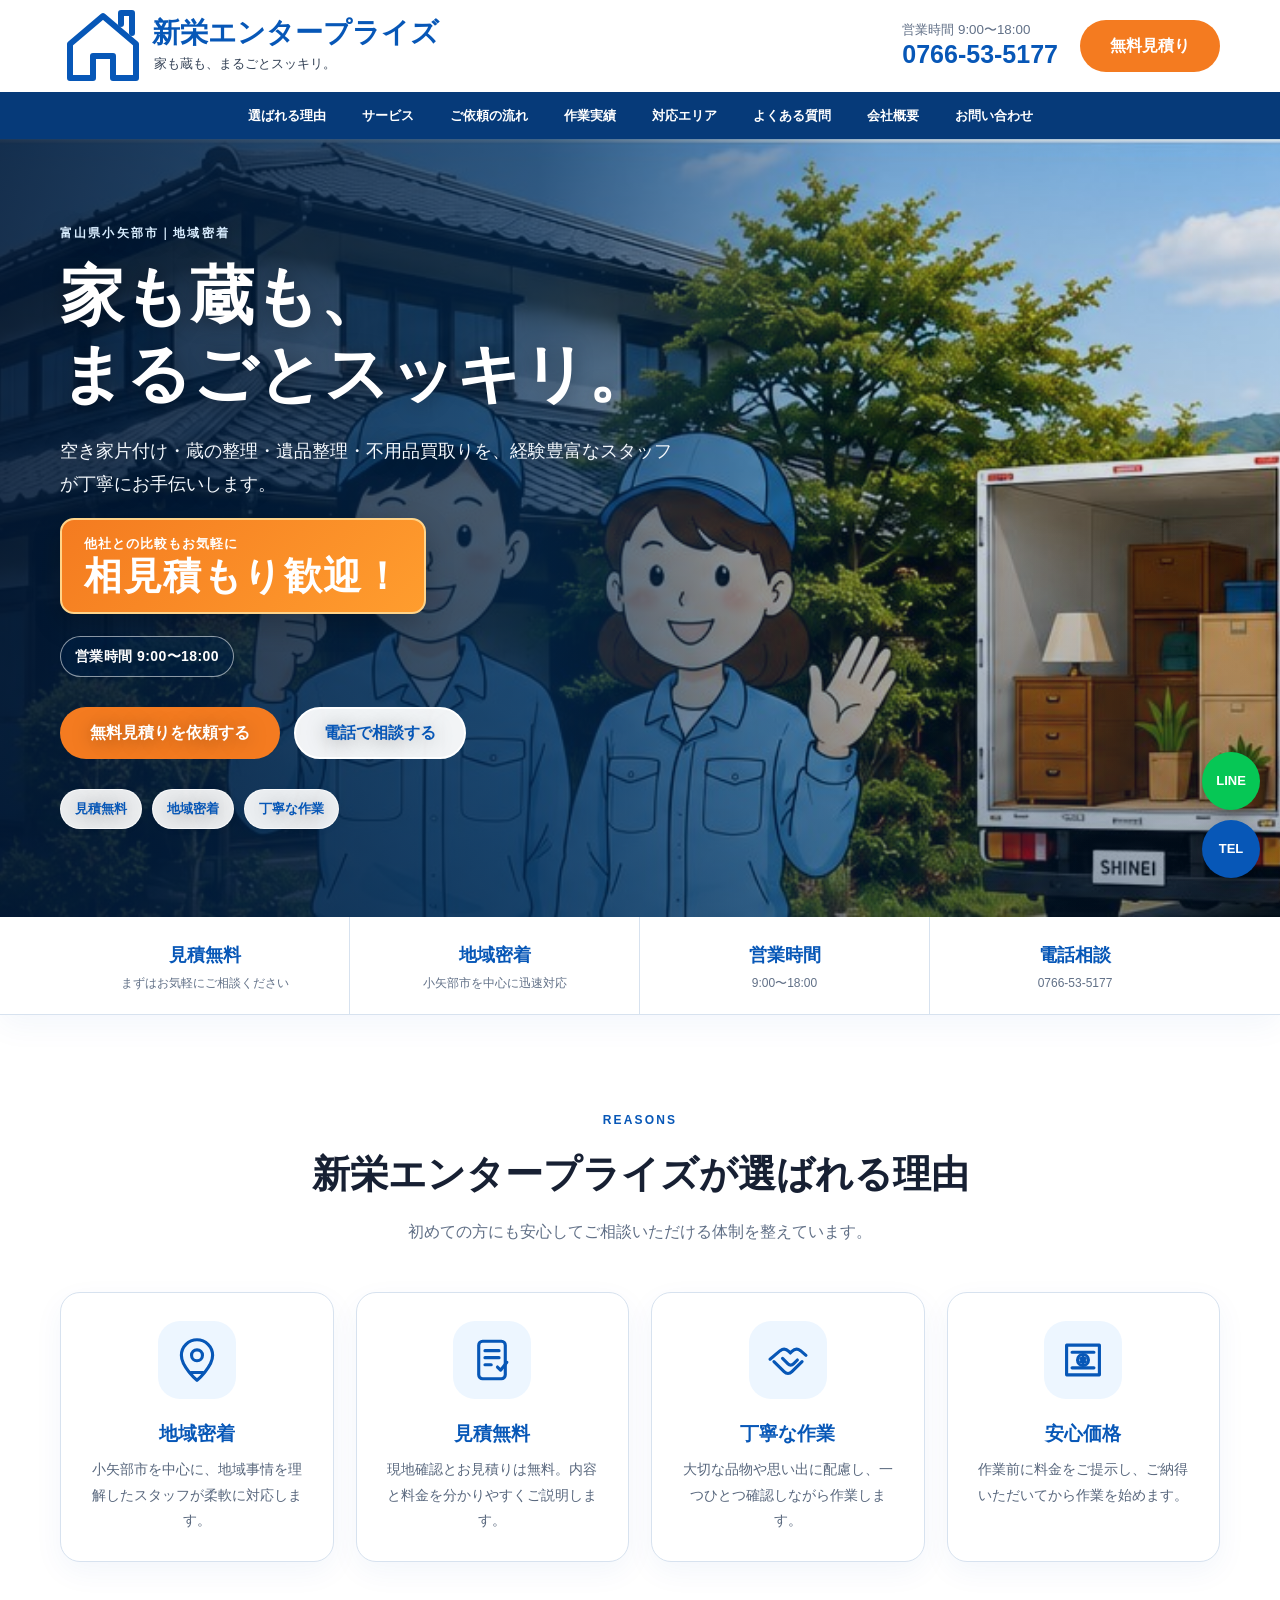
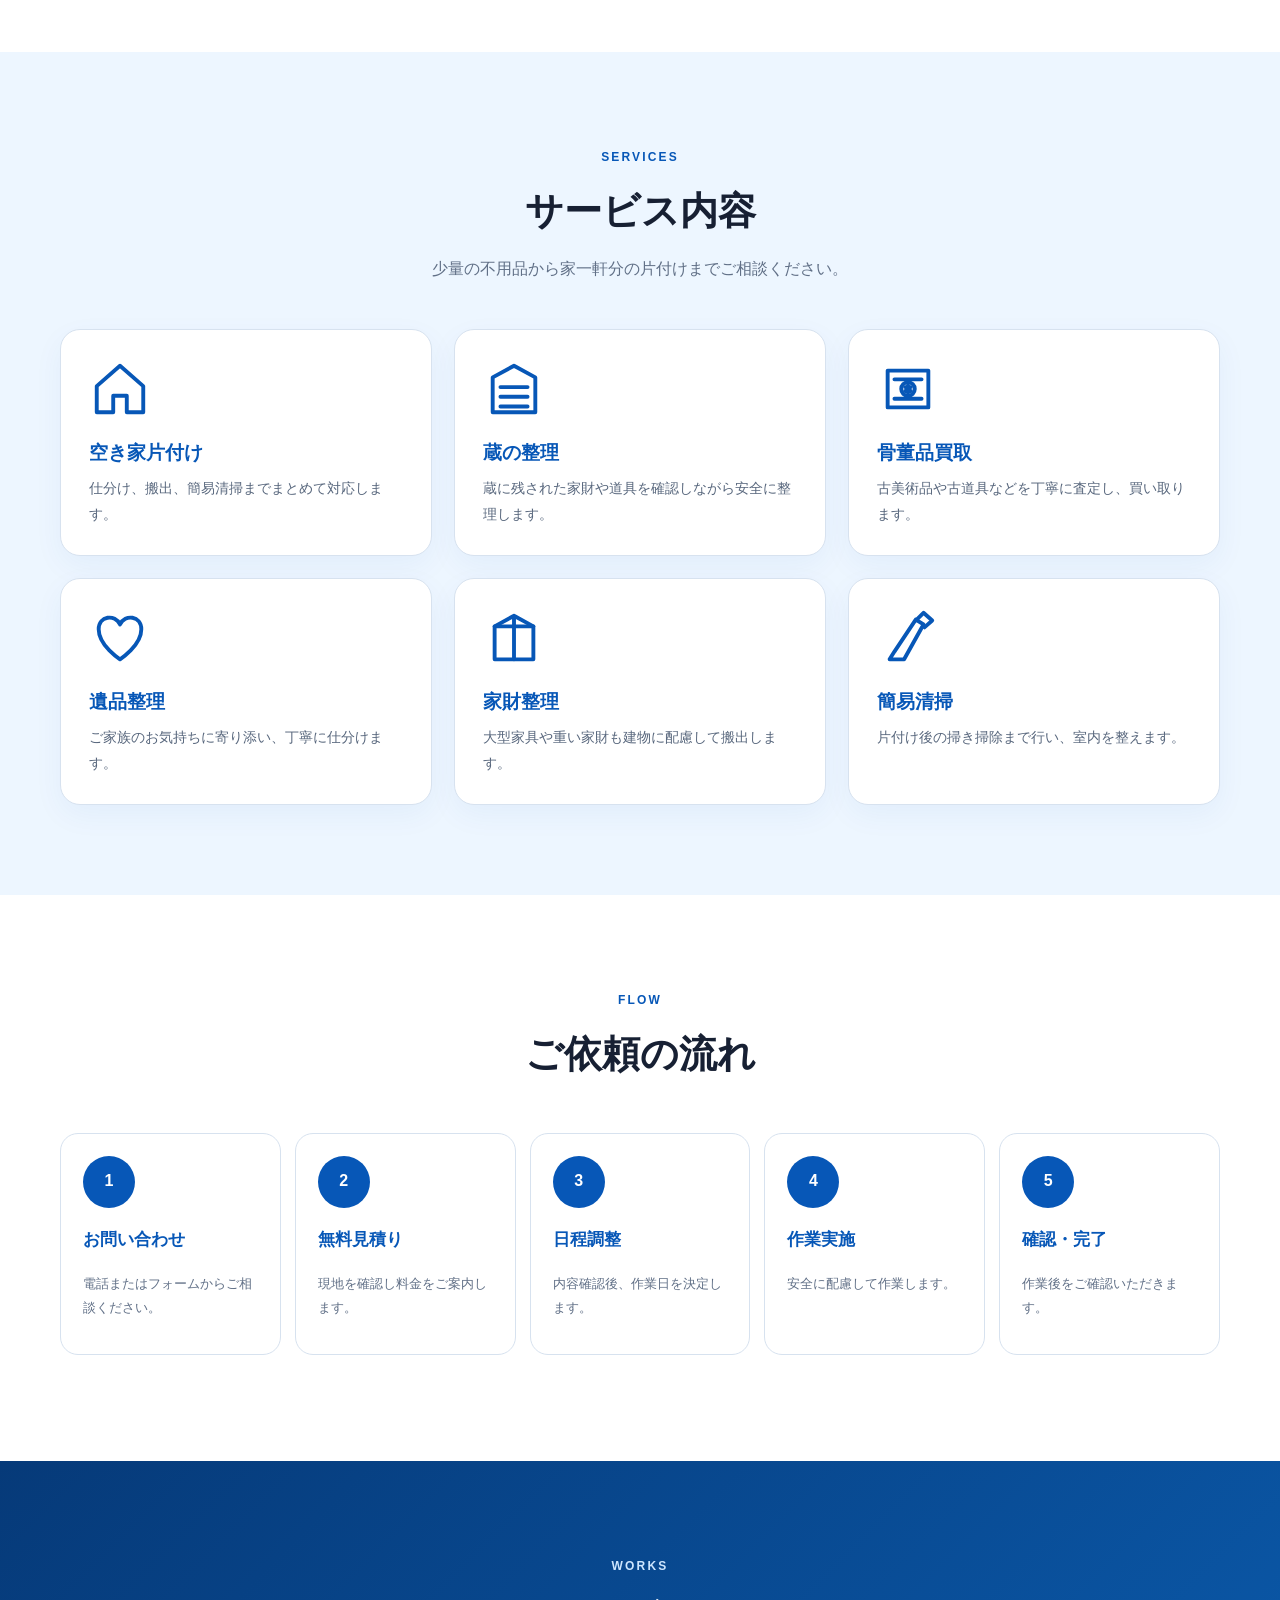
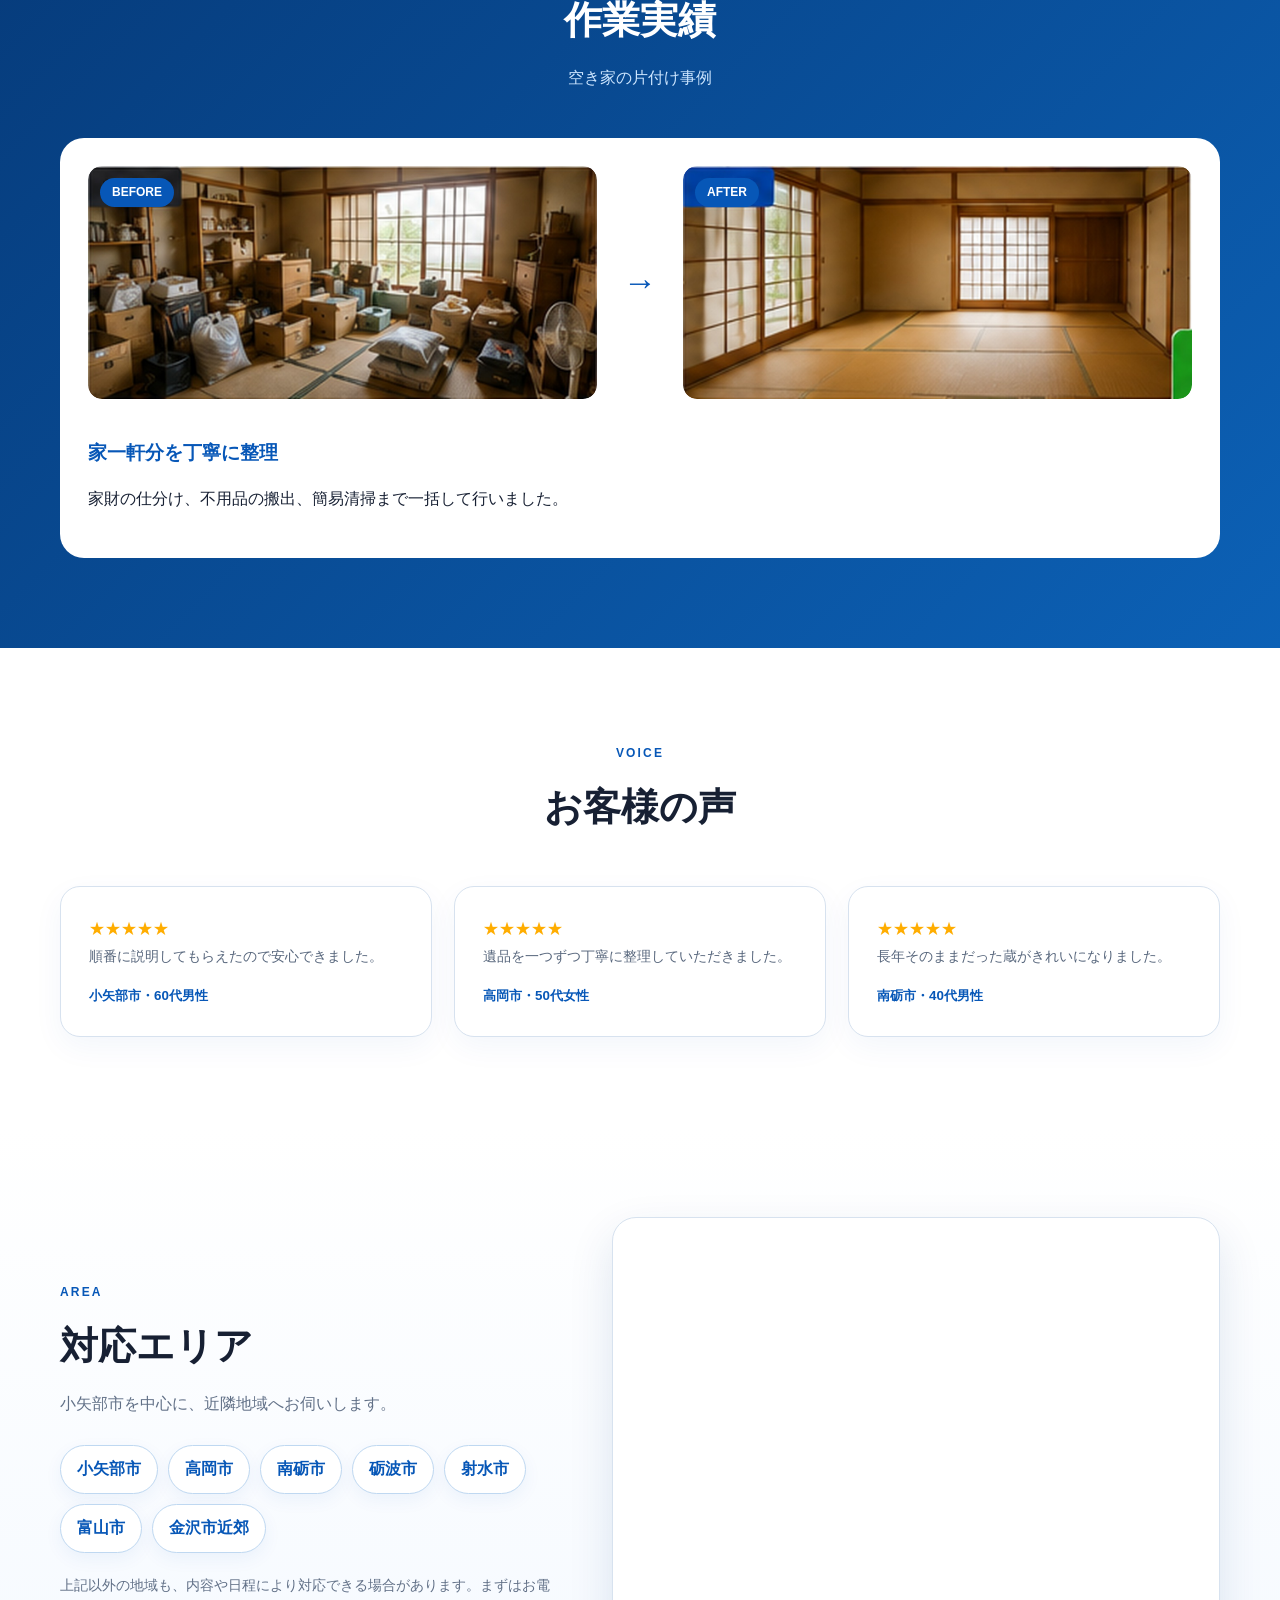
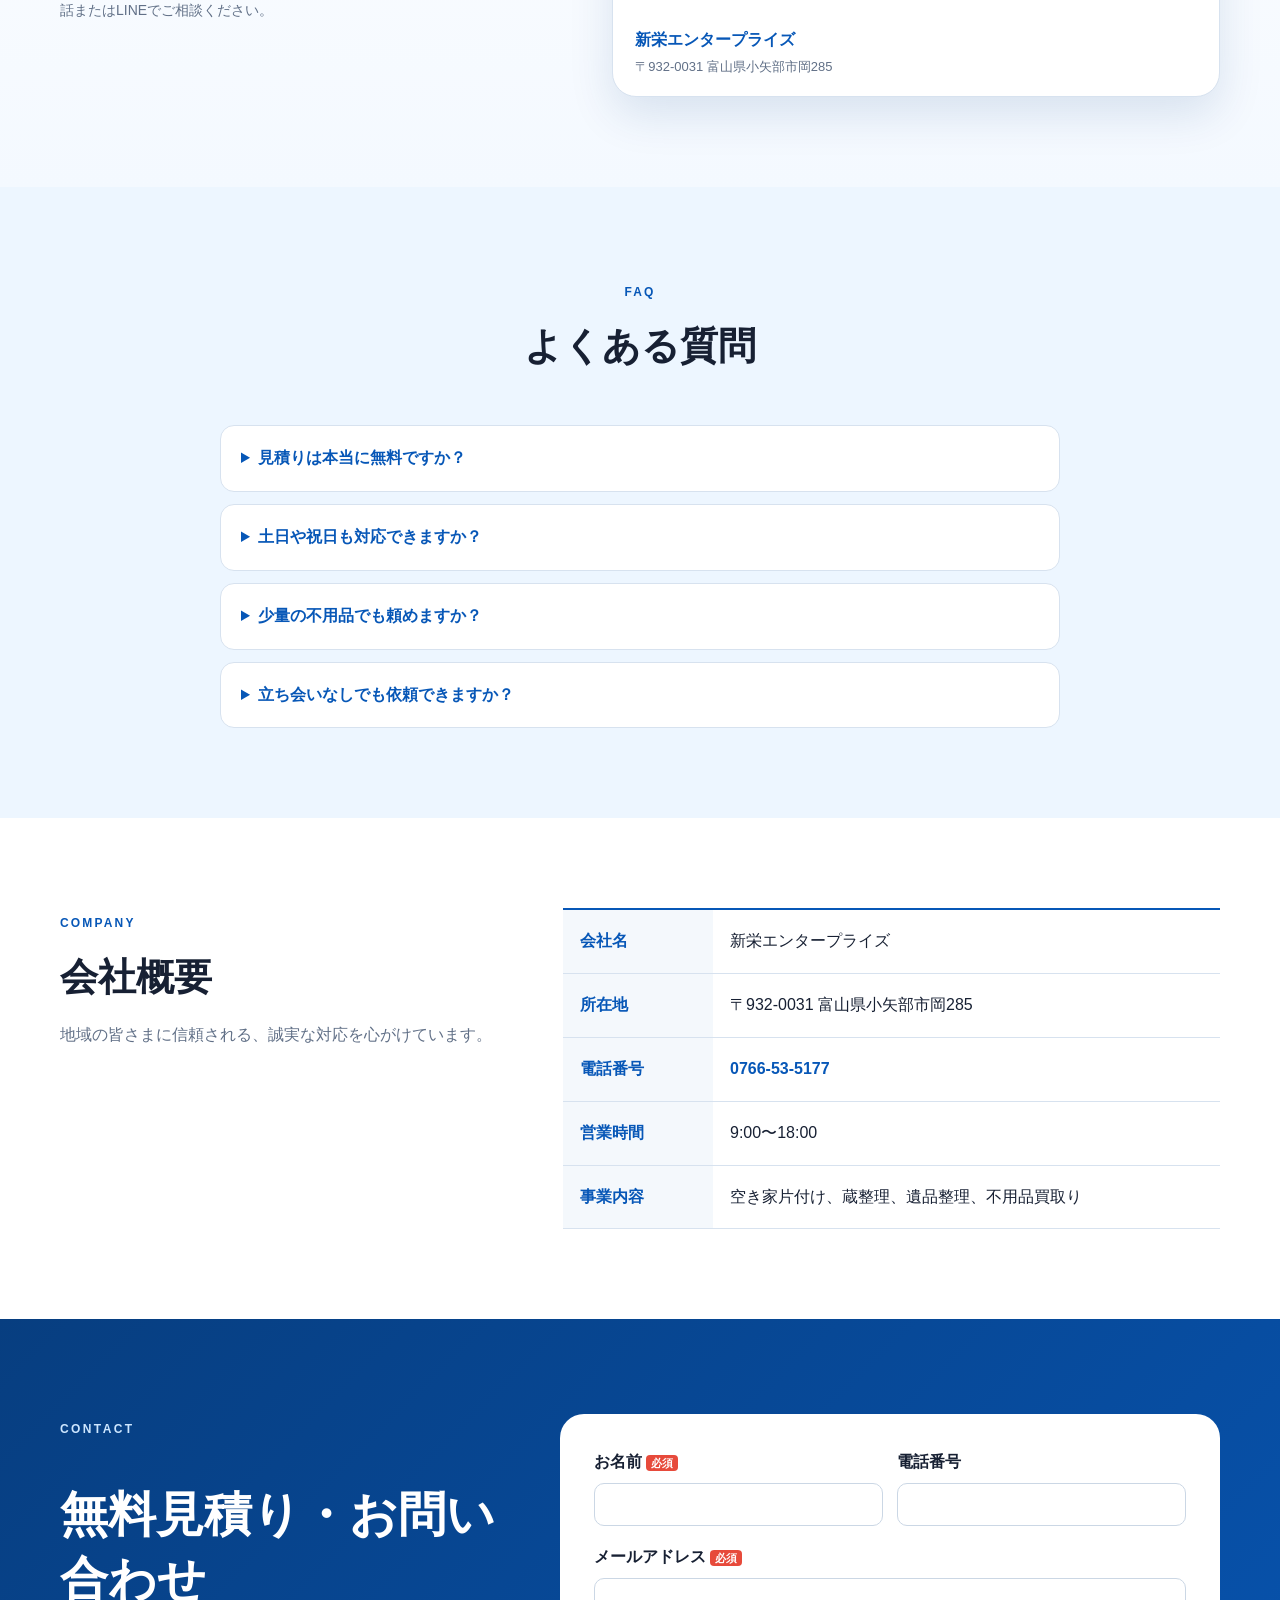
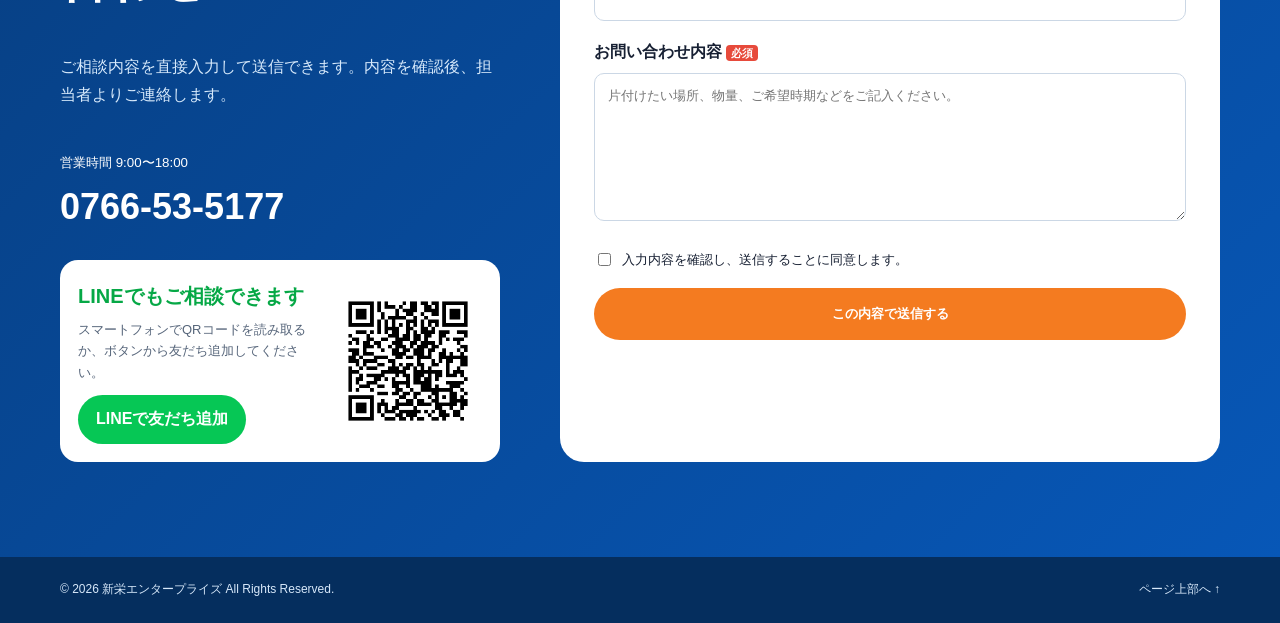
==== index.html @ d1f45bc8 "Initial website" ====
<!doctype html>
<html lang="ja">
<head>
<meta charset="utf-8"><meta name="viewport" content="width=device-width,initial-scale=1">
<title>新栄エンタープライズ｜空き家・蔵・遺品整理・不用品買取り</title>
<meta name="description" content="富山県小矢部市の空き家片付け、蔵整理、遺品整理、不用品買取りなら新栄エンタープライズ。見積無料。小矢部市・高岡市・南砺市など地域密着で丁寧に対応します。">
<meta name="theme-color" content="#0757b7">
<meta property="og:type" content="website">
<meta property="og:locale" content="ja_JP">
<meta property="og:title" content="新栄エンタープライズ｜空き家・蔵・遺品整理・不用品買取り">
<meta property="og:description" content="家も蔵も、まるごとスッキリ。富山県小矢部市を中心に、見積無料で丁寧に対応します。">
<meta property="og:image" content="assets/images/hero-house-people.jpg">
<meta name="twitter:card" content="summary_large_image">
<link rel="icon" href="favicon.svg"><link rel="stylesheet" href="style.css">
</head>
<body>
<header class="site-header"><div class="wrap header-inner"><a class="brand" href="#top"><img src="assets/logo/logo.svg" alt="新栄エンタープライズ"></a><div class="header-contact"><a href="tel:0766535177"><small>営業時間 9:00〜18:00</small><strong>0766-53-5177</strong></a><a class="btn orange" href="#contact">無料見積り</a></div><button class="menu" aria-label="メニュー" aria-expanded="false"><span></span><span></span><span></span></button></div><nav><div class="wrap nav-inner"><a href="#reason">選ばれる理由</a><a href="#service">サービス</a><a href="#flow">ご依頼の流れ</a><a href="#works">作業実績</a><a href="#area">対応エリア</a><a href="#faq">よくある質問</a><a href="#company">会社概要</a><a href="#contact">お問い合わせ</a></div></nav></header>
<main id="top">
<section class="hero" aria-label="新栄エンタープライズのご案内"><img class="hero-photo" src="assets/images/hero-house-people.jpg" alt="一軒家の前で対応する片付けスタッフ"><div class="hero-shade"></div><div class="wrap hero-overlay"><div class="hero-copy reveal"><p class="eyebrow">富山県小矢部市｜地域密着</p><h1>家も蔵も、<br><span>まるごとスッキリ。</span></h1><p class="lead">空き家片付け・蔵の整理・遺品整理・不用品買取りを、経験豊富なスタッフが丁寧にお手伝いします。</p><p class="competitive-quote"><span>他社との比較もお気軽に</span><strong>相見積もり歓迎！</strong></p><p class="hero-hours">営業時間 9:00〜18:00</p><div class="hero-buttons"><a class="btn orange" href="#contact">無料見積りを依頼する</a><a class="btn hero-outline" href="tel:0766535177">電話で相談する</a></div><ul class="badges"><li>見積無料</li><li>地域密着</li><li>丁寧な作業</li></ul></div></div></section>
<section class="trust-strip" aria-label="新栄エンタープライズの特徴"><div class="wrap trust-grid"><div><strong>見積無料</strong><span>まずはお気軽にご相談ください</span></div><div><strong>地域密着</strong><span>小矢部市を中心に迅速対応</span></div><div><strong>営業時間</strong><span>9:00〜18:00</span></div><div><strong>電話相談</strong><span>0766-53-5177</span></div></div></section>
<section class="section" id="reason"><div class="wrap"><header class="section-head reveal"><span>REASONS</span><h2>新栄エンタープライズが選ばれる理由</h2><p>初めての方にも安心してご相談いただける体制を整えています。</p></header><div class="grid four"><article class="card reason-card reveal"><div class="reason-icon"><img src="assets/icons/reason-local.svg" alt=""></div><h3>地域密着</h3><p>小矢部市を中心に、地域事情を理解したスタッフが柔軟に対応します。</p></article><article class="card reason-card reveal"><div class="reason-icon"><img src="assets/icons/reason-estimate.svg" alt=""></div><h3>見積無料</h3><p>現地確認とお見積りは無料。内容と料金を分かりやすくご説明します。</p></article><article class="card reason-card reveal"><div class="reason-icon"><img src="assets/icons/reason-care.svg" alt=""></div><h3>丁寧な作業</h3><p>大切な品物や思い出に配慮し、一つひとつ確認しながら作業します。</p></article><article class="card reason-card reveal"><div class="reason-icon"><img src="assets/icons/reason-price.svg" alt=""></div><h3>安心価格</h3><p>作業前に料金をご提示し、ご納得いただいてから作業を始めます。</p></article></div></div></section>
<section class="section soft" id="service"><div class="wrap"><header class="section-head reveal"><span>SERVICES</span><h2>サービス内容</h2><p>少量の不用品から家一軒分の片付けまでご相談ください。</p></header><div class="grid three"><article class="service-card reveal"><img src="assets/icons/house.svg" alt=""><h3>空き家片付け</h3><p>仕分け、搬出、簡易清掃までまとめて対応します。</p></article><article class="service-card reveal"><img src="assets/icons/store.svg" alt=""><h3>蔵の整理</h3><p>蔵に残された家財や道具を確認しながら安全に整理します。</p></article><article class="service-card reveal"><img src="assets/icons/reason-price.svg" alt=""><h3>骨董品買取</h3><p>古美術品や古道具などを丁寧に査定し、買い取ります。</p></article><article class="service-card reveal"><img src="assets/icons/heart.svg" alt=""><h3>遺品整理</h3><p>ご家族のお気持ちに寄り添い、丁寧に仕分けます。</p></article><article class="service-card reveal"><img src="assets/icons/box.svg" alt=""><h3>家財整理</h3><p>大型家具や重い家財も建物に配慮して搬出します。</p></article><article class="service-card reveal"><img src="assets/icons/broom.svg" alt=""><h3>簡易清掃</h3><p>片付け後の掃き掃除まで行い、室内を整えます。</p></article></div></div></section>
<section class="section" id="flow"><div class="wrap"><header class="section-head reveal"><span>FLOW</span><h2>ご依頼の流れ</h2></header><ol class="flow"><li class="reveal"><b>1</b><h3>お問い合わせ</h3><p>電話またはフォームからご相談ください。</p></li><li class="reveal"><b>2</b><h3>無料見積り</h3><p>現地を確認し料金をご案内します。</p></li><li class="reveal"><b>3</b><h3>日程調整</h3><p>内容確認後、作業日を決定します。</p></li><li class="reveal"><b>4</b><h3>作業実施</h3><p>安全に配慮して作業します。</p></li><li class="reveal"><b>5</b><h3>確認・完了</h3><p>作業後をご確認いただきます。</p></li></ol></div></section>
<section class="section dark" id="works"><div class="wrap"><header class="section-head light reveal"><span>WORKS</span><h2>作業実績</h2><p>空き家の片付け事例</p></header><div class="works reveal"><figure><figcaption>BEFORE</figcaption><img src="assets/images/before-room.jpg" alt="片付け前の散らかった和室"></figure><div class="arrow">→</div><figure><figcaption>AFTER</figcaption><img src="assets/images/after-room.jpg" alt="片付け後のすっきりした同じ和室"></figure><div class="works-text"><h3>家一軒分を丁寧に整理</h3><p>家財の仕分け、不用品の搬出、簡易清掃まで一括して行いました。</p></div></div></div></section>
<section class="section"><div class="wrap"><header class="section-head reveal"><span>VOICE</span><h2>お客様の声</h2></header><div class="grid three"><article class="voice reveal"><div>★★★★★</div><p>順番に説明してもらえたので安心できました。</p><small>小矢部市・60代男性</small></article><article class="voice reveal"><div>★★★★★</div><p>遺品を一つずつ丁寧に整理していただきました。</p><small>高岡市・50代女性</small></article><article class="voice reveal"><div>★★★★★</div><p>長年そのままだった蔵がきれいになりました。</p><small>南砺市・40代男性</small></article></div></div></section>
<section class="section area-section" id="area"><div class="wrap area-grid"><div><header class="section-head left reveal"><span>AREA</span><h2>対応エリア</h2><p>小矢部市を中心に、近隣地域へお伺いします。</p></header><div class="area-tags reveal"><span>小矢部市</span><span>高岡市</span><span>南砺市</span><span>砺波市</span><span>射水市</span><span>富山市</span><span>金沢市近郊</span></div><p class="area-note reveal">上記以外の地域も、内容や日程により対応できる場合があります。まずはお電話またはLINEでご相談ください。</p></div><div class="map-card reveal"><iframe title="新栄エンタープライズ周辺地図" src="https://www.google.com/maps?q=%E5%AF%8C%E5%B1%B1%E7%9C%8C%E5%B0%8F%E7%9F%A2%E9%83%A8%E5%B8%82%E5%B2%A1285&output=embed" loading="lazy" referrerpolicy="no-referrer-when-downgrade"></iframe><div class="map-caption"><strong>新栄エンタープライズ</strong><span>〒932-0031 富山県小矢部市岡285</span></div></div></div></section>
<section class="section soft" id="faq"><div class="wrap narrow"><header class="section-head reveal"><span>FAQ</span><h2>よくある質問</h2></header><div class="faq"><details class="reveal"><summary>見積りは本当に無料ですか？</summary><p>はい。現地確認とお見積りは無料です。</p></details><details class="reveal"><summary>土日や祝日も対応できますか？</summary><p>日程によって対応可能です。ご希望日をご相談ください。</p></details><details class="reveal"><summary>少量の不用品でも頼めますか？</summary><p>はい。少量から家一軒分まで対応しています。</p></details><details class="reveal"><summary>立ち会いなしでも依頼できますか？</summary><p>状況に応じてご相談いただけます。</p></details></div></div></section>
<section class="section" id="company"><div class="wrap company"><header class="section-head left reveal"><span>COMPANY</span><h2>会社概要</h2><p>地域の皆さまに信頼される、誠実な対応を心がけています。</p></header><dl class="company-table reveal"><div><dt>会社名</dt><dd>新栄エンタープライズ</dd></div><div><dt>所在地</dt><dd>〒932-0031 富山県小矢部市岡285</dd></div><div><dt>電話番号</dt><dd><a href="tel:0766535177">0766-53-5177</a></dd></div><div><dt>営業時間</dt><dd>9:00〜18:00</dd></div><div><dt>事業内容</dt><dd>空き家片付け、蔵整理、遺品整理、不用品買取り</dd></div></dl></div></section>
<section class="contact" id="contact"><div class="wrap contact-grid"><div class="contact-copy reveal"><span>CONTACT</span><h2>無料見積り・お問い合わせ</h2><p>ご相談内容を直接入力して送信できます。内容を確認後、担当者よりご連絡します。</p><div class="contact-channels"><a class="contact-tel" href="tel:0766535177"><small>営業時間 9:00〜18:00</small><strong>0766-53-5177</strong></a><div class="line-box"><div><strong>LINEでもご相談できます</strong><p>スマートフォンでQRコードを読み取るか、ボタンから友だち追加してください。</p><a class="line-button" href="https://line.me/ti/p/L_VUE2ikQI" target="_blank" rel="noopener">LINEで友だち追加</a></div><a href="https://line.me/ti/p/L_VUE2ikQI" target="_blank" rel="noopener" aria-label="LINEで友だち追加"><img src="assets/qr/line-qr.png" alt="新栄エンタープライズのLINE登録用QRコード"></a></div></div></div><form class="contact-form reveal" action="mail.php" method="post"><div class="form-row"><label><span>お名前 <b>必須</b></span><input name="name" required autocomplete="name"></label><label><span>電話番号</span><input name="tel" type="tel" autocomplete="tel"></label></div><label><span>メールアドレス <b>必須</b></span><input name="email" type="email" required autocomplete="email"></label><label><span>お問い合わせ内容 <b>必須</b></span><textarea name="message" rows="8" required placeholder="片付けたい場所、物量、ご希望時期などをご記入ください。"></textarea></label><label class="agree"><input type="checkbox" required><span>入力内容を確認し、送信することに同意します。</span></label><button class="btn orange submit" type="submit">この内容で送信する</button></form></div></section>
</main><footer><div class="wrap footer-inner"><p>© 2026 新栄エンタープライズ All Rights Reserved.</p><a href="#top">ページ上部へ ↑</a></div></footer><div class="floating-actions"><a class="floating-line" href="https://line.me/ti/p/L_VUE2ikQI" target="_blank" rel="noopener" aria-label="LINEで相談する">LINE</a><a class="floating-tel" href="tel:0766535177" aria-label="電話で相談する">TEL</a></div><div class="mobile-actions"><a class="mobile-line" href="https://line.me/ti/p/L_VUE2ikQI" target="_blank" rel="noopener">LINEで相談</a><a class="mobile-call" href="tel:0766535177">電話で相談</a></div><script src="script.js"></script></body></html>
---- style.css ----
:root{--blue:#0757b7;--dark:#063a79;--soft:#edf6ff;--orange:#f47b20;--ink:#172033;--muted:#617087;--line:#d7e2ef}*{box-sizing:border-box}html{scroll-behavior:smooth}body{margin:0;font-family:"Yu Gothic","Hiragino Kaku Gothic ProN",Meiryo,sans-serif;color:var(--ink);line-height:1.8}img{max-width:100%;display:block}a{text-decoration:none;color:inherit}.wrap{width:min(1160px,calc(100% - 40px));margin:auto}.narrow{width:min(840px,calc(100% - 40px))}.site-header{position:sticky;top:0;z-index:30;background:#fffffff2;backdrop-filter:blur(10px);box-shadow:0 1px 0 #0757b71f}.header-inner{min-height:88px;display:flex;align-items:center;justify-content:space-between}.brand img{width:350px}.header-contact{display:flex;align-items:center;gap:22px}.header-contact>a:first-child{display:flex;flex-direction:column;line-height:1.3}.header-contact small{color:var(--muted)}.header-contact strong{font-size:25px;color:var(--blue)}.btn{display:inline-flex;align-items:center;justify-content:center;min-height:52px;padding:0 28px;border-radius:999px;font-weight:800;border:2px solid transparent;transition:.2s}.btn:hover{transform:translateY(-2px)}.orange{background:var(--orange);color:#fff}.outline{background:#fff;border-color:var(--blue);color:var(--blue)}nav{background:var(--dark);color:#fff}.nav-inner{display:flex;justify-content:center}.nav-inner a{padding:12px 18px;font-size:13px;font-weight:700}.menu{display:none;background:none;border:0}.menu span{display:block;width:28px;height:3px;background:var(--blue);margin:5px}.hero{background:radial-gradient(circle at 80% 10%,#d8ecff,transparent 38%),linear-gradient(135deg,#f8fcff,#eaf5ff)}.hero-grid{min-height:610px;display:grid;grid-template-columns:1fr 1.05fr;align-items:center;gap:55px;padding:70px 0}.eyebrow,.section-head span{color:var(--blue);font-weight:900;letter-spacing:.18em;font-size:12px}.hero h1{font-size:clamp(42px,5vw,72px);line-height:1.22;margin:10px 0 22px}.hero h1 span{color:var(--blue)}.lead{font-size:18px;color:#40506a}.hero-buttons{display:flex;gap:14px;margin:30px 0}.badges{display:flex;gap:10px;padding:0;list-style:none}.badges li{background:#fff;border:1px solid #c7ddf2;color:var(--blue);padding:7px 14px;border-radius:99px;font-weight:800;font-size:13px}.section{padding:90px 0}.soft{background:var(--soft)}.dark{background:linear-gradient(135deg,var(--dark),#0c61b6);color:#fff}.section-head{text-align:center;max-width:760px;margin:0 auto 45px}.section-head h2{font-size:clamp(28px,3vw,42px);margin:5px 0 10px}.section-head p{margin:0;color:var(--muted)}.light span,.light p{color:#cde6ff}.grid{display:grid;gap:22px}.four{grid-template-columns:repeat(4,1fr)}.three{grid-template-columns:repeat(3,1fr)}.card,.service-card,.voice{background:#fff;border:1px solid var(--line);border-radius:20px;padding:28px;box-shadow:0 10px 30px #0757b70d}.card b,.flow b{width:52px;height:52px;border-radius:50%;display:grid;place-items:center;background:var(--blue);color:#fff}.card h3,.service-card h3{color:var(--blue);margin:16px 0 7px}.card p,.service-card p,.voice p{color:#58677d;margin:0;font-size:14px}.service-card img{width:62px}.flow{display:grid;grid-template-columns:repeat(5,1fr);gap:14px;padding:0;list-style:none}.flow li{background:#fff;border:1px solid var(--line);border-radius:18px;padding:22px}.flow h3{color:var(--blue);font-size:17px}.flow p{font-size:13px;color:var(--muted)}.works{display:grid;grid-template-columns:1fr 50px 1fr;gap:18px;align-items:center;background:#fff;color:var(--ink);padding:28px;border-radius:24px}.works figure{margin:0;position:relative}.works figcaption{position:absolute;top:12px;left:12px;background:var(--blue);color:#fff;padding:4px 12px;border-radius:99px;font-weight:900;font-size:12px}.works img{border-radius:14px}.arrow{text-align:center;color:var(--blue);font-size:34px}.works-text{grid-column:1/-1}.works-text h3{color:var(--blue);margin-bottom:5px}.voice div{color:#ffad00}.voice small{display:block;margin-top:15px;color:var(--blue);font-weight:800}.faq{display:grid;gap:12px}.faq details{background:#fff;border:1px solid var(--line);border-radius:14px;padding:0 20px}.faq summary{padding:18px 0;color:var(--blue);font-weight:800;cursor:pointer}.faq p{color:var(--muted)}.company{display:grid;grid-template-columns:.8fr 1.2fr;gap:65px}.left{text-align:left;margin:0}.company-table{margin:0;border-top:2px solid var(--blue)}.company-table div{display:grid;grid-template-columns:150px 1fr;border-bottom:1px solid var(--line)}.company-table dt,.company-table dd{padding:17px;margin:0}.company-table dt{background:#f4f8fc;color:var(--blue);font-weight:800}.company-table a{color:var(--blue);font-weight:800}.contact{padding:95px 0;background:linear-gradient(135deg,#073e80,#0757b7);color:#fff}.contact-grid{display:grid;grid-template-columns:.8fr 1.2fr;gap:60px}.contact-copy>span{color:#cde6ff;letter-spacing:.2em;font-weight:900;font-size:12px}.contact-copy h2{font-size:clamp(30px,4vw,48px);line-height:1.35}.contact-copy p{color:#d6e9fb}.contact-tel{display:flex;flex-direction:column;margin-top:25px}.contact-tel strong{font-size:36px}.contact-form{background:#fff;color:var(--ink);padding:34px;border-radius:24px}.contact-form label{display:block;margin-bottom:17px}.contact-form label>span{display:block;font-weight:800;margin-bottom:6px}.contact-form b{font-size:11px;background:#e74a3b;color:#fff;padding:2px 5px;border-radius:4px}.contact-form input,.contact-form textarea{width:100%;padding:13px;border:1px solid #cbd7e5;border-radius:10px}.form-row{display:grid;grid-template-columns:1fr 1fr;gap:14px}.agree{display:flex!important;align-items:center;gap:8px;font-size:13px}.agree input{width:auto}.agree span{margin:0!important;font-weight:500!important}.submit{width:100%;border:0}.footer-inner{display:flex;justify-content:space-between;align-items:center}.footer-inner p{margin:0}footer{background:#052e5e;color:#d7e8fa;padding:22px 0;font-size:12px}.mobile-call{display:none}.reveal{opacity:0;transform:translateY(20px);transition:.65s}.reveal.visible{opacity:1;transform:none}@media(max-width:980px){.header-contact{display:none}.menu{display:block}.nav-inner{display:none}.nav-inner.open{display:grid;grid-template-columns:1fr 1fr}.hero-grid{grid-template-columns:1fr}.hero-copy{text-align:center}.hero-buttons,.badges{justify-content:center}.four{grid-template-columns:repeat(2,1fr)}.flow{grid-template-columns:repeat(2,1fr)}.company,.contact-grid{grid-template-columns:1fr}.left{text-align:center;margin:auto}}@media(max-width:680px){body{padding-bottom:58px}.wrap,.narrow{width:min(100% - 24px,1160px)}.header-inner{min-height:70px}.brand img{width:265px}.hero-grid{min-height:auto;padding:50px 0}.hero h1{font-size:42px}.hero-buttons{flex-direction:column}.badges{flex-wrap:wrap}.section{padding:65px 0}.four,.three,.flow{grid-template-columns:1fr}.works{grid-template-columns:1fr}.arrow{transform:rotate(90deg)}.company-table div{grid-template-columns:1fr}.form-row{grid-template-columns:1fr}.contact-form{padding:22px}.footer-inner{display:block;text-align:center}.mobile-call{display:flex;position:fixed;left:0;right:0;bottom:0;height:58px;background:var(--orange);color:#fff;align-items:center;justify-content:center;font-weight:900;z-index:40}}

/* Final revision: logo, hero photo, reasons and LINE */
.brand{display:flex;align-items:center;flex:0 1 520px;min-width:0;overflow:visible}.brand img{display:block;width:100%;max-width:520px;height:auto;overflow:visible}.hero-art{overflow:hidden;border-radius:26px;box-shadow:0 24px 55px rgba(3,55,113,.18);background:#dceeff}.hero-art img{width:100%;height:430px;object-fit:cover;object-position:center center;filter:none}.reason-card{text-align:center}.reason-icon{width:78px;height:78px;border-radius:22px;background:#edf6ff;display:grid;place-items:center;margin:0 auto 18px}.reason-icon img{width:50px;height:50px}.reason-card h3{margin-top:0}.contact-channels{display:grid;gap:20px}.line-box{display:grid;grid-template-columns:1fr 148px;gap:18px;align-items:center;background:#fff;color:#172033;border-radius:18px;padding:18px}.line-box>div>strong{display:block;color:#06a846;font-size:20px}.line-box p{font-size:13px;line-height:1.65;color:#56657a;margin:5px 0 12px}.line-box img{width:148px;height:148px;border-radius:8px}.line-button{display:inline-flex;align-items:center;justify-content:center;background:#06c755;color:#fff;font-weight:800;border-radius:999px;padding:10px 18px}.line-button:hover{background:#05b44d}
@media(max-width:1100px){.brand{flex-basis:440px}.brand img{max-width:440px}.hero-art img{height:390px}}
@media(max-width:980px){.brand{flex-basis:480px}.brand img{max-width:480px}}
@media(max-width:680px){.brand{flex-basis:auto;width:calc(100% - 55px)}.brand img{width:100%;max-width:430px}.hero-art img{height:300px}.line-box{grid-template-columns:1fr;text-align:center}.line-box>a{justify-self:center}.line-box img{width:170px;height:170px}}


/* Final revision: full-width photographic hero and business hours */
.hero{position:relative;min-height:680px;display:flex;align-items:stretch;overflow:hidden;background:#17385d;color:#fff}.hero-photo{position:absolute;inset:0;width:100%;height:100%;object-fit:cover;object-position:center 48%;z-index:0}.hero-shade{position:absolute;inset:0;z-index:1;background:linear-gradient(90deg,rgba(2,25,54,.88) 0%,rgba(3,42,82,.72) 42%,rgba(4,42,78,.24) 69%,rgba(2,22,45,.1) 100%),linear-gradient(0deg,rgba(0,28,61,.34),transparent 52%)}.hero-overlay{position:relative;z-index:2;min-height:680px;display:flex;align-items:center;padding-top:72px;padding-bottom:72px}.hero-copy{width:min(640px,62%);text-shadow:0 2px 20px rgba(0,0,0,.35)}.hero .eyebrow{color:#d8edff}.hero h1{color:#fff;margin-top:12px}.hero h1 span{color:#fff}.hero .lead{color:#f3f8fd;max-width:620px}.hero-hours{display:inline-flex;align-items:center;margin:5px 0 0;padding:7px 14px;border:1px solid rgba(255,255,255,.55);border-radius:999px;background:rgba(0,37,76,.42);font-weight:800;font-size:14px;letter-spacing:.03em}.hero-outline{background:rgba(255,255,255,.94);border-color:#fff;color:var(--blue)}.hero .badges li{background:rgba(255,255,255,.92);border-color:rgba(255,255,255,.8)}
.competitive-quote{display:flex;width:fit-content;flex-direction:column;align-items:flex-start;margin:10px 0 22px;padding:12px 22px 13px;border:2px solid #ffd48a;border-radius:14px;background:linear-gradient(135deg,#f47b20,#ff9d2e);color:#fff;box-shadow:0 10px 28px rgba(0,0,0,.24);text-shadow:none}.competitive-quote span{font-size:13px;font-weight:800;letter-spacing:.08em}.competitive-quote strong{font-size:clamp(25px,3vw,38px);line-height:1.15;letter-spacing:.04em}.hero-hours{display:flex;width:fit-content;margin:0}
@media(max-width:980px){.hero,.hero-overlay{min-height:620px}.hero-shade{background:linear-gradient(90deg,rgba(1,25,54,.85),rgba(2,36,72,.52)),linear-gradient(0deg,rgba(0,24,51,.36),transparent)}.hero-copy{width:min(650px,84%);text-align:left}.hero-buttons,.badges{justify-content:flex-start}}
@media(max-width:680px){.hero,.hero-overlay{min-height:650px}.hero-photo{object-position:58% center}.hero-shade{background:linear-gradient(90deg,rgba(1,25,54,.88),rgba(2,36,72,.56)),linear-gradient(0deg,rgba(0,24,51,.38),transparent)}.hero-overlay{align-items:flex-end;padding-top:80px;padding-bottom:58px}.hero-copy{width:100%;text-align:left}.hero h1{font-size:42px}.hero-buttons{align-items:stretch}.hero .badges{justify-content:flex-start}.hero-hours{font-size:13px}}


/* Recommended finishing touches */
.trust-strip{background:#fff;border-bottom:1px solid var(--line);box-shadow:0 10px 30px rgba(7,87,183,.05)}
.trust-grid{display:grid;grid-template-columns:repeat(4,1fr)}
.trust-grid>div{padding:22px 24px;border-right:1px solid var(--line);text-align:center}
.trust-grid>div:last-child{border-right:0}
.trust-grid strong{display:block;color:var(--blue);font-size:18px}
.trust-grid span{display:block;color:var(--muted);font-size:12px;line-height:1.5;margin-top:3px}
.area-section{background:linear-gradient(180deg,#fff,#f4f9ff)}
.area-grid{display:grid;grid-template-columns:.9fr 1.1fr;gap:55px;align-items:center}
.area-tags{display:flex;flex-wrap:wrap;gap:10px;margin:26px 0 20px}
.area-tags span{background:#fff;border:1px solid #bfd8f1;border-radius:999px;padding:9px 16px;color:var(--blue);font-weight:800;box-shadow:0 6px 18px rgba(7,87,183,.06)}
.area-note{color:var(--muted);font-size:14px}
.map-card{overflow:hidden;border-radius:24px;background:#fff;border:1px solid var(--line);box-shadow:0 18px 45px rgba(6,58,121,.12)}
.map-card iframe{display:block;width:100%;height:390px;border:0}
.map-caption{display:flex;flex-direction:column;padding:18px 22px}
.map-caption strong{color:var(--blue)}
.map-caption span{font-size:13px;color:var(--muted)}
.floating-actions{position:fixed;right:20px;bottom:22px;z-index:45;display:grid;gap:10px}
.floating-actions a{width:58px;height:58px;border-radius:50%;display:grid;place-items:center;color:#fff;font-size:13px;font-weight:900;box-shadow:0 10px 25px rgba(0,0,0,.22);transition:.2s}
.floating-actions a:hover{transform:translateY(-3px)}
.floating-line{background:#06c755}.floating-tel{background:var(--blue)}
.mobile-actions{display:none}
@media(max-width:980px){.trust-grid{grid-template-columns:repeat(2,1fr)}.trust-grid>div:nth-child(2){border-right:0}.trust-grid>div:nth-child(-n+2){border-bottom:1px solid var(--line)}.area-grid{grid-template-columns:1fr}.map-card iframe{height:350px}}
@media(max-width:680px){body{padding-bottom:62px}.trust-grid{grid-template-columns:1fr 1fr}.trust-grid>div{padding:16px 8px}.trust-grid strong{font-size:15px}.trust-grid span{font-size:10px}.floating-actions{display:none}.mobile-actions{display:grid;grid-template-columns:1fr 1fr;position:fixed;left:0;right:0;bottom:0;height:62px;z-index:50}.mobile-actions a{display:flex;align-items:center;justify-content:center;color:#fff;font-weight:900}.mobile-line{background:#06c755}.mobile-call{display:flex;position:static;height:auto;background:var(--orange)}.map-card iframe{height:300px}}

/* Before/After photo consistency */
.works figure{overflow:hidden;border-radius:14px}.works figure img{width:100%;aspect-ratio:12/5.5;object-fit:cover;object-position:center}
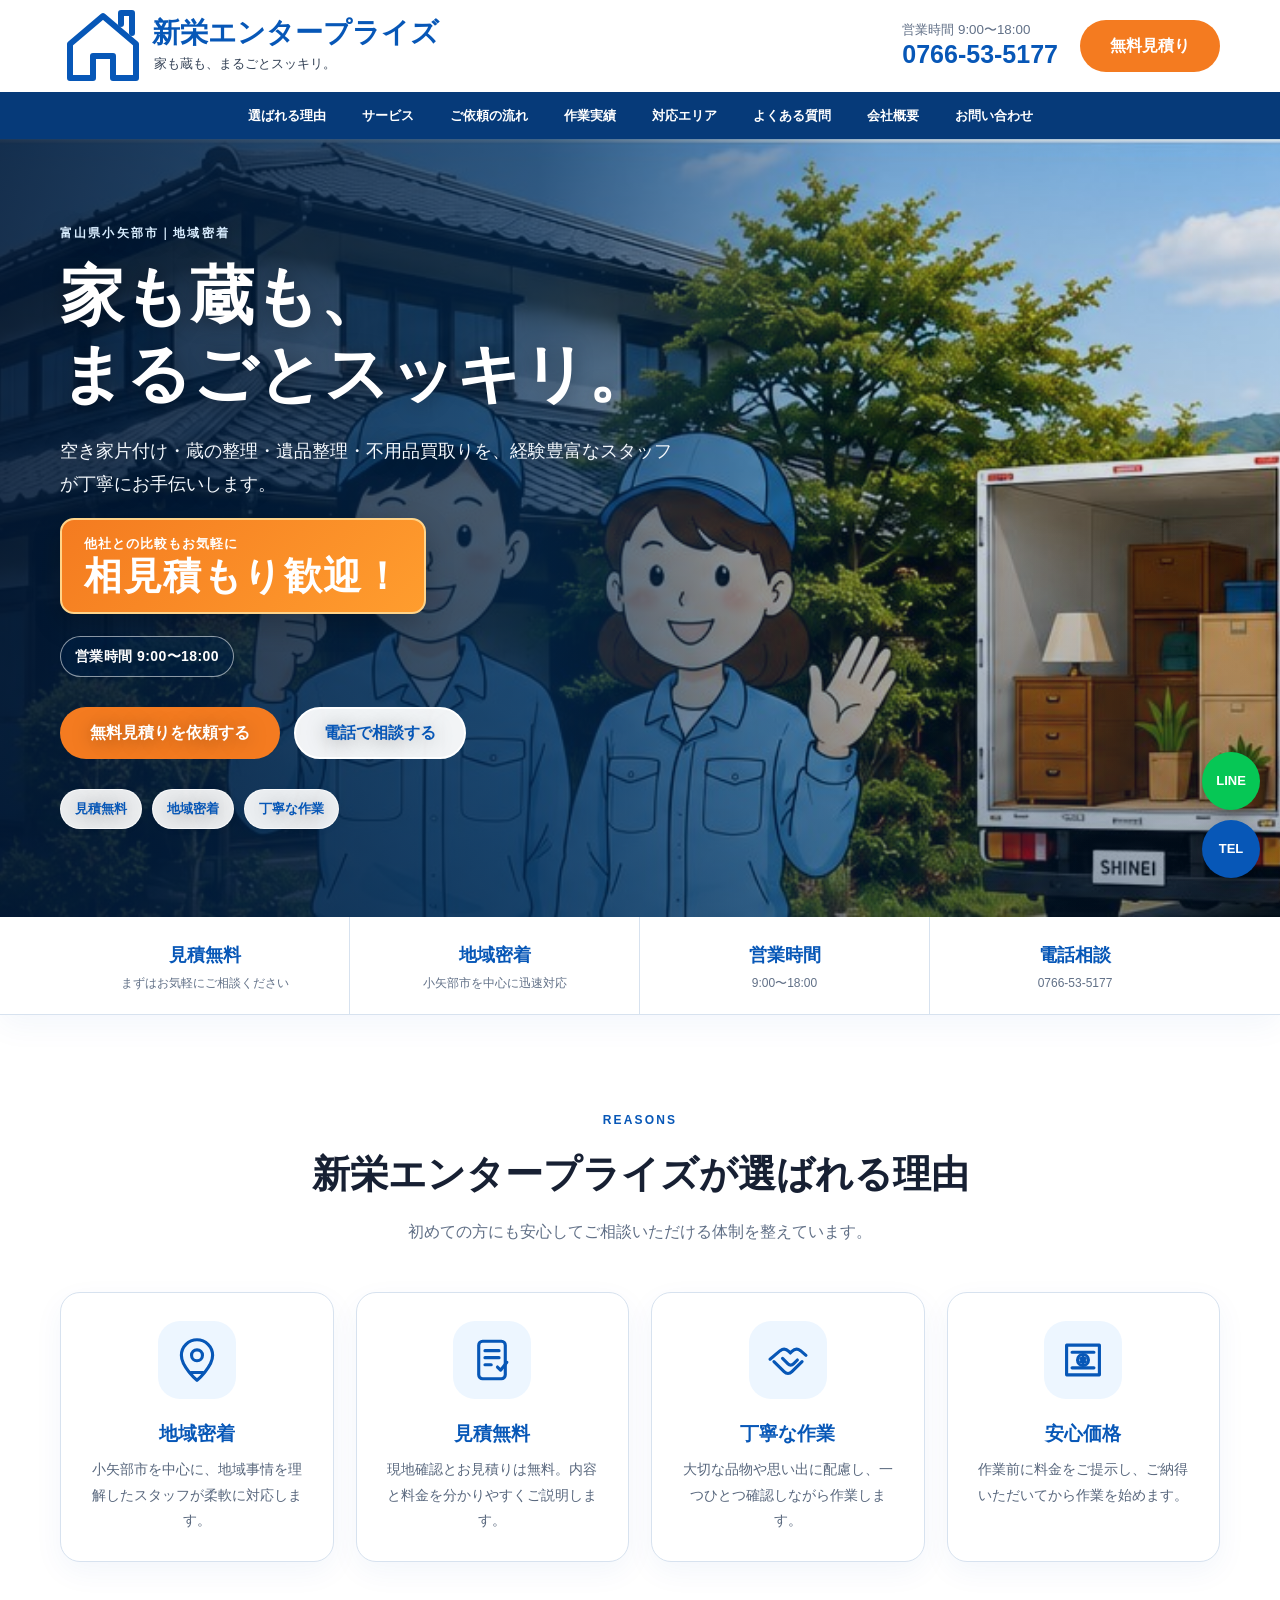
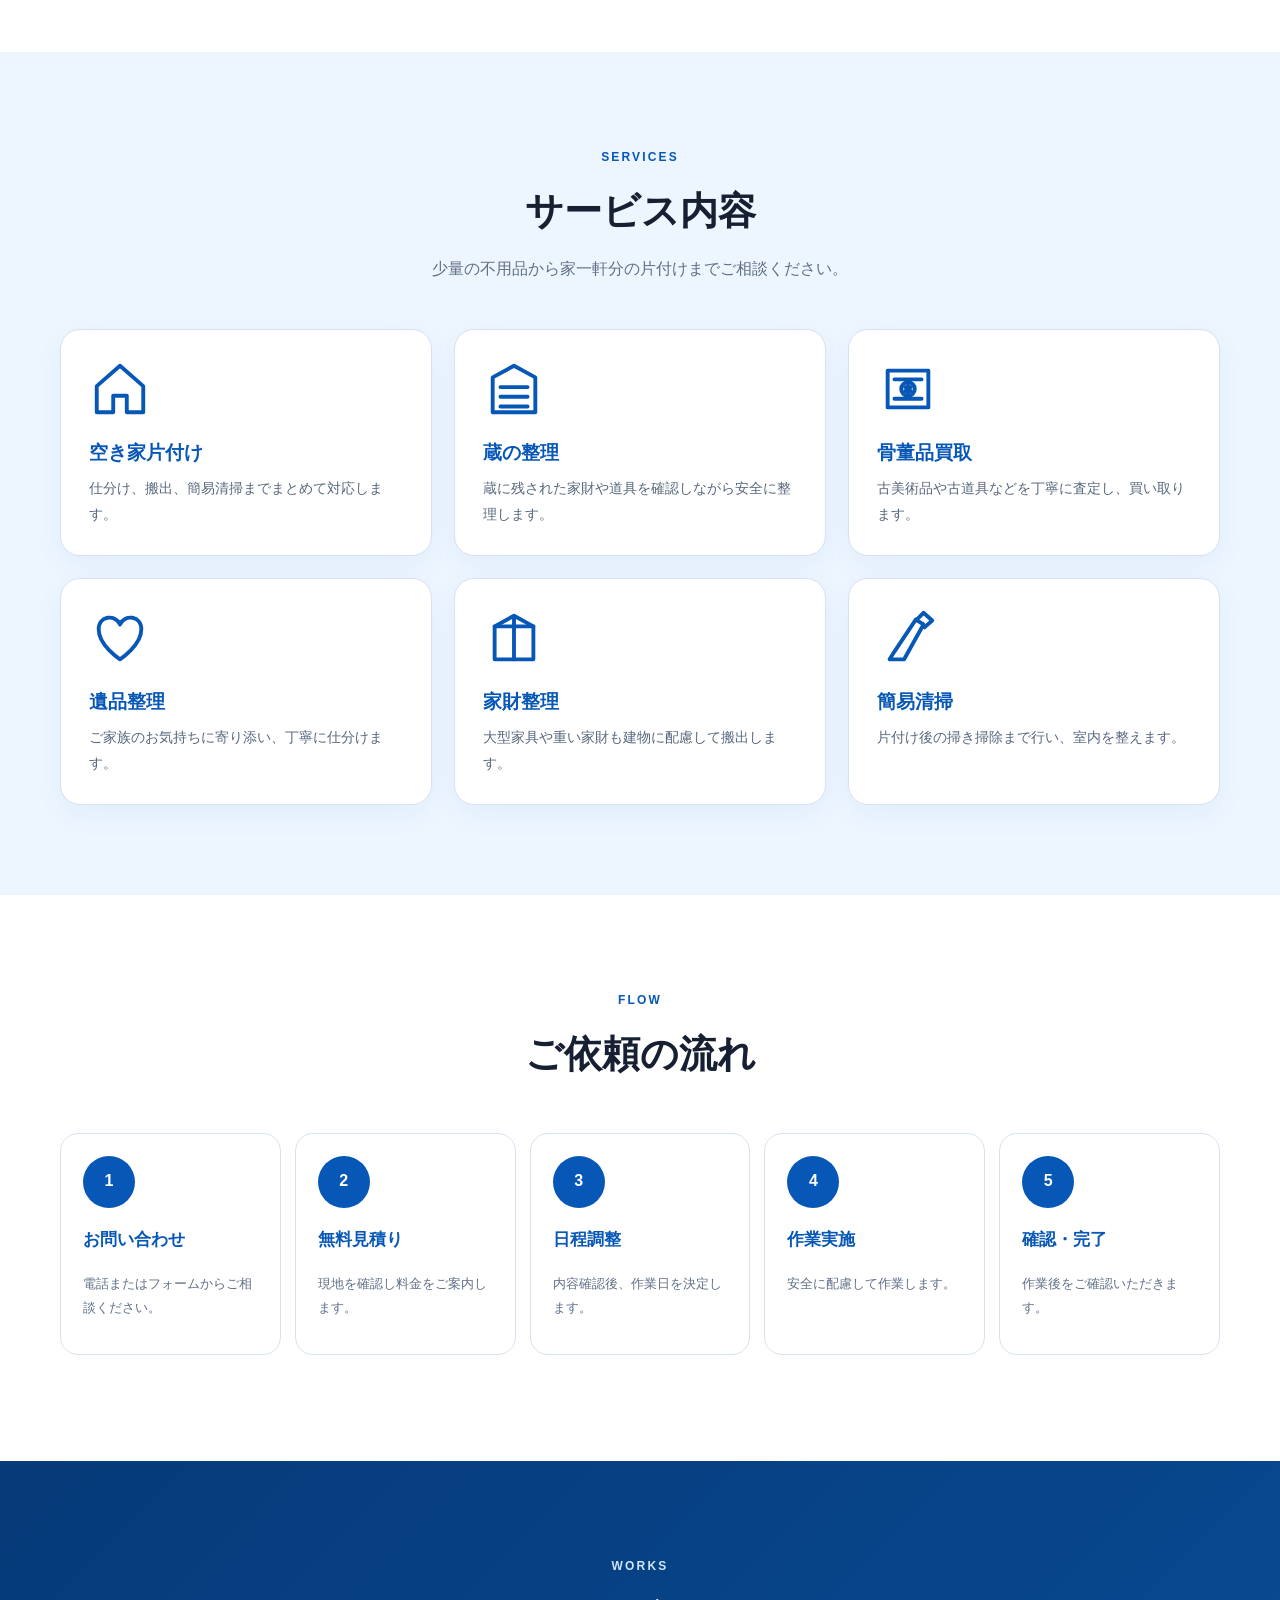
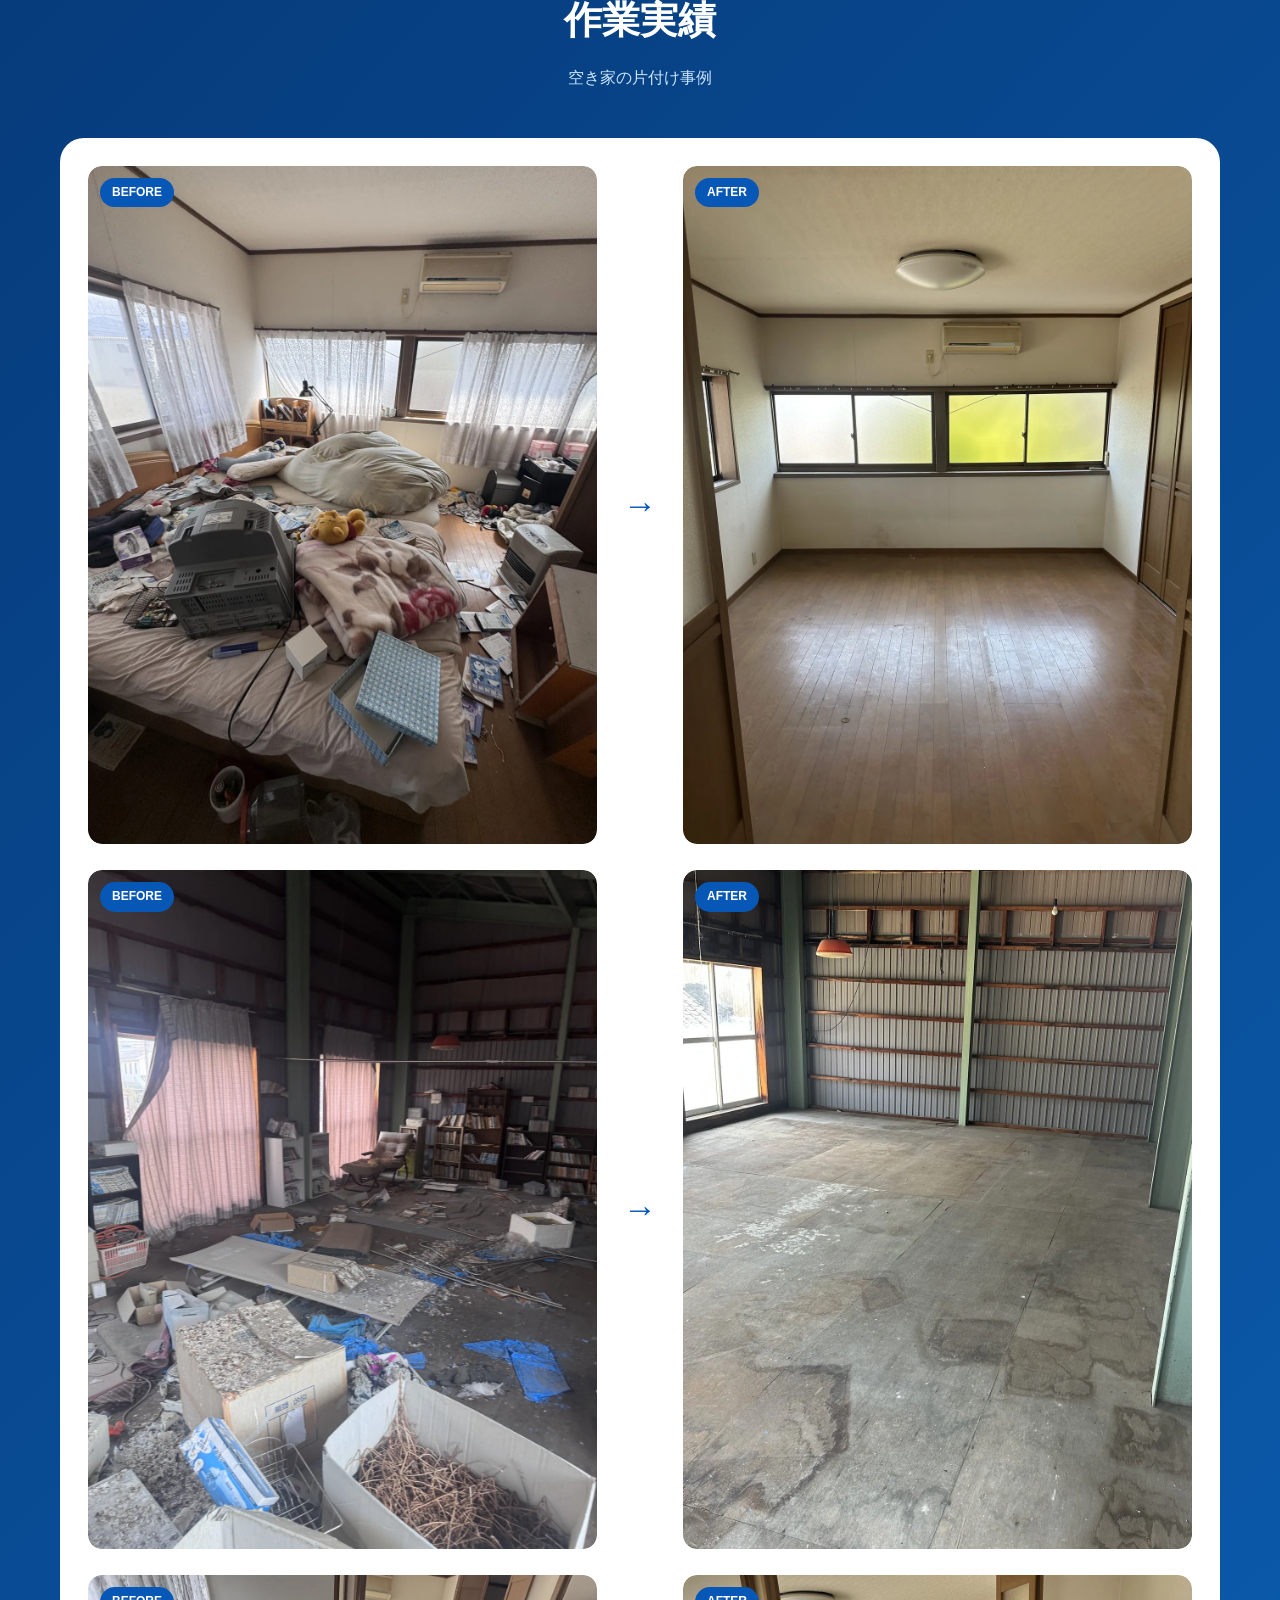
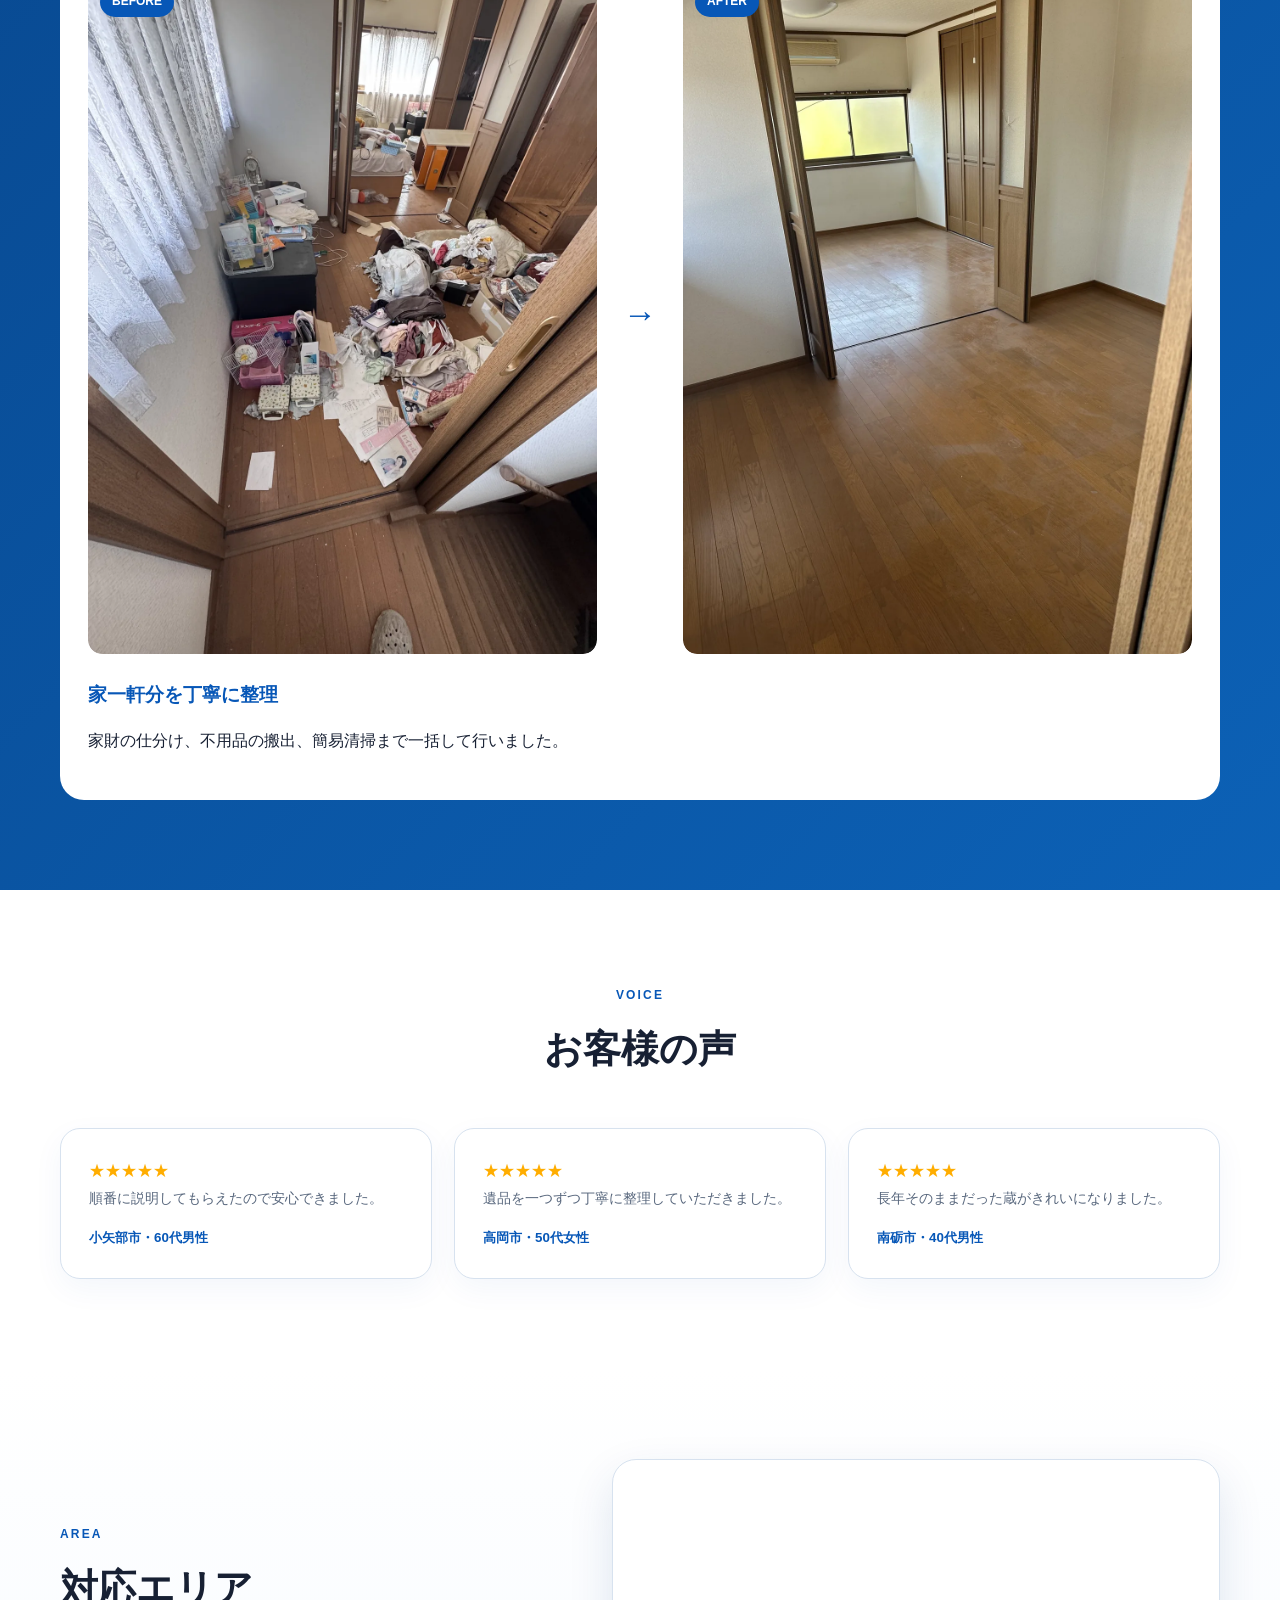
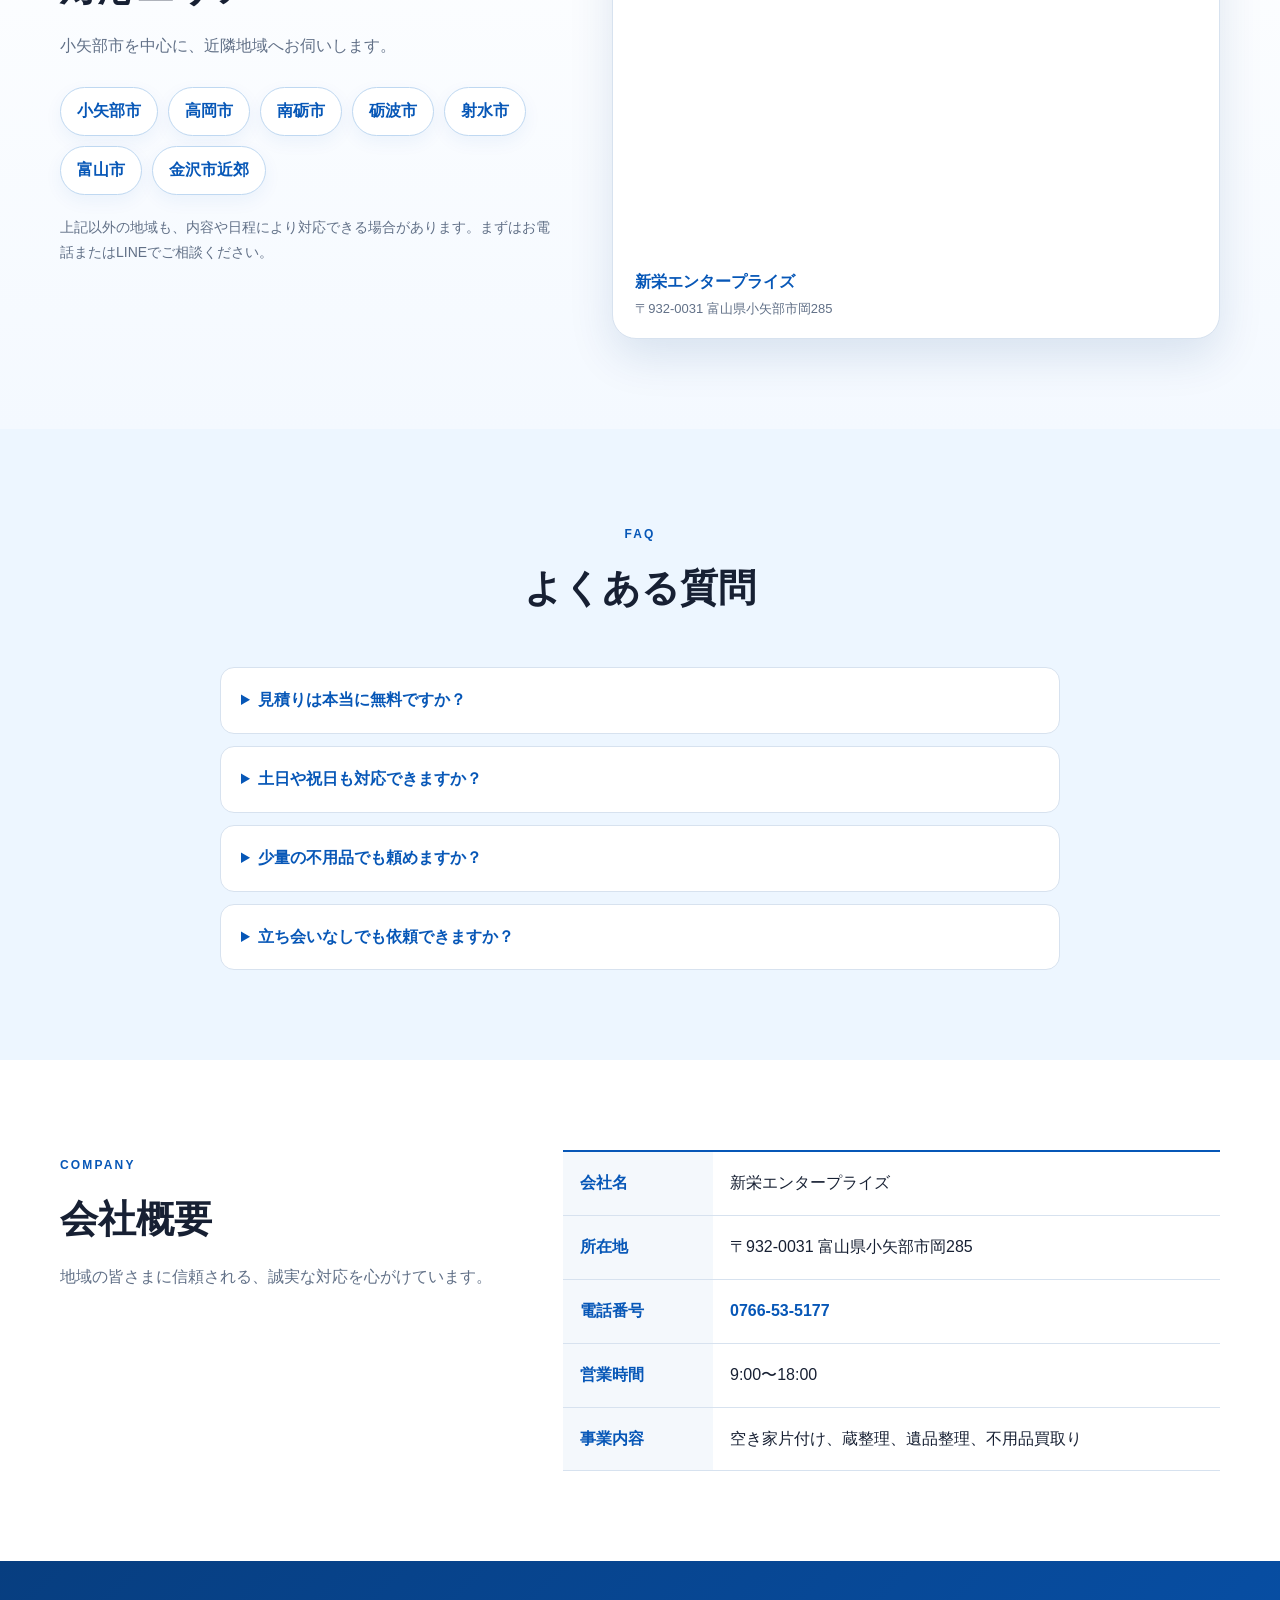
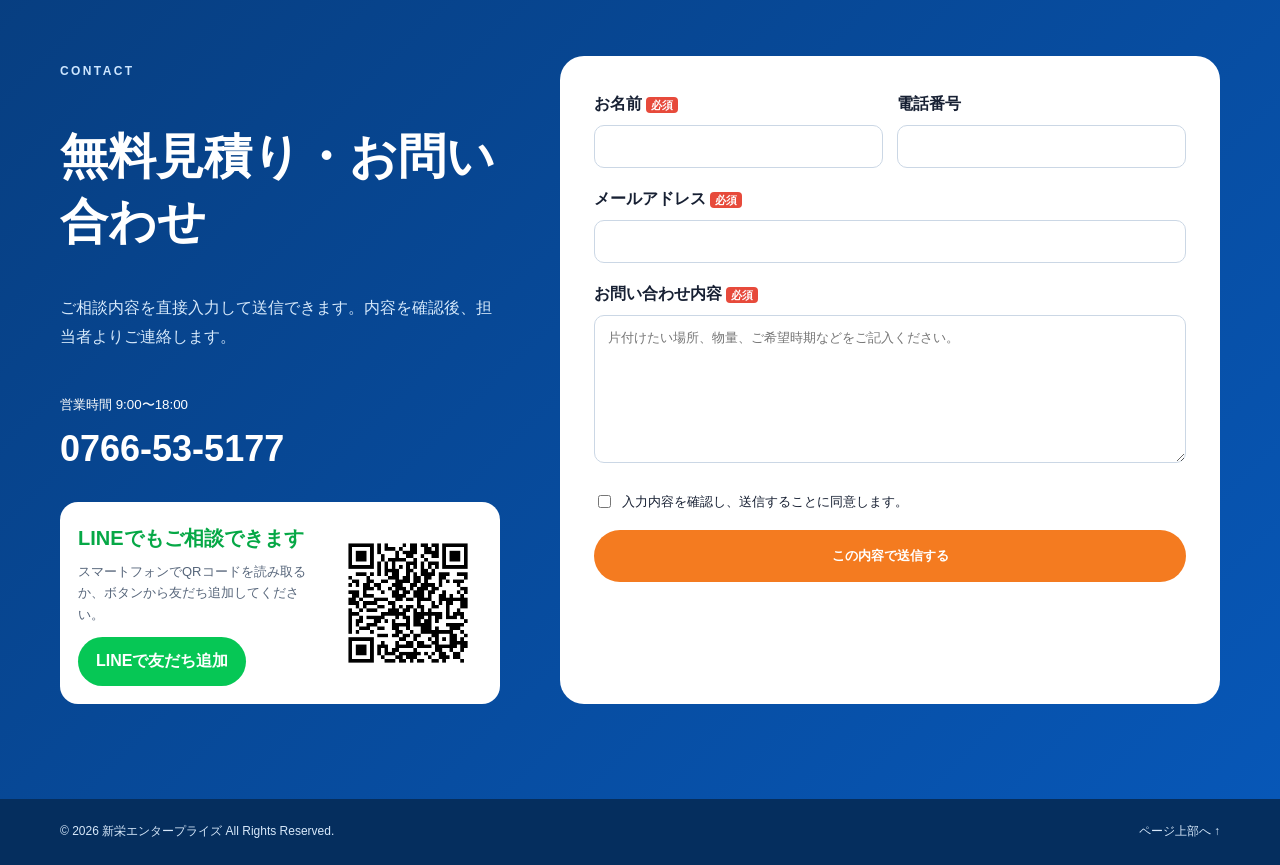
==== commit fb18ba69: "Add project work examples" ====
--- a/index.html
+++ b/index.html
@@ -21,7 +21,7 @@
 <section class="section" id="reason"><div class="wrap"><header class="section-head reveal"><span>REASONS</span><h2>新栄エンタープライズが選ばれる理由</h2><p>初めての方にも安心してご相談いただける体制を整えています。</p></header><div class="grid four"><article class="card reason-card reveal"><div class="reason-icon"><img src="assets/icons/reason-local.svg" alt=""></div><h3>地域密着</h3><p>小矢部市を中心に、地域事情を理解したスタッフが柔軟に対応します。</p></article><article class="card reason-card reveal"><div class="reason-icon"><img src="assets/icons/reason-estimate.svg" alt=""></div><h3>見積無料</h3><p>現地確認とお見積りは無料。内容と料金を分かりやすくご説明します。</p></article><article class="card reason-card reveal"><div class="reason-icon"><img src="assets/icons/reason-care.svg" alt=""></div><h3>丁寧な作業</h3><p>大切な品物や思い出に配慮し、一つひとつ確認しながら作業します。</p></article><article class="card reason-card reveal"><div class="reason-icon"><img src="assets/icons/reason-price.svg" alt=""></div><h3>安心価格</h3><p>作業前に料金をご提示し、ご納得いただいてから作業を始めます。</p></article></div></div></section>
 <section class="section soft" id="service"><div class="wrap"><header class="section-head reveal"><span>SERVICES</span><h2>サービス内容</h2><p>少量の不用品から家一軒分の片付けまでご相談ください。</p></header><div class="grid three"><article class="service-card reveal"><img src="assets/icons/house.svg" alt=""><h3>空き家片付け</h3><p>仕分け、搬出、簡易清掃までまとめて対応します。</p></article><article class="service-card reveal"><img src="assets/icons/store.svg" alt=""><h3>蔵の整理</h3><p>蔵に残された家財や道具を確認しながら安全に整理します。</p></article><article class="service-card reveal"><img src="assets/icons/reason-price.svg" alt=""><h3>骨董品買取</h3><p>古美術品や古道具などを丁寧に査定し、買い取ります。</p></article><article class="service-card reveal"><img src="assets/icons/heart.svg" alt=""><h3>遺品整理</h3><p>ご家族のお気持ちに寄り添い、丁寧に仕分けます。</p></article><article class="service-card reveal"><img src="assets/icons/box.svg" alt=""><h3>家財整理</h3><p>大型家具や重い家財も建物に配慮して搬出します。</p></article><article class="service-card reveal"><img src="assets/icons/broom.svg" alt=""><h3>簡易清掃</h3><p>片付け後の掃き掃除まで行い、室内を整えます。</p></article></div></div></section>
 <section class="section" id="flow"><div class="wrap"><header class="section-head reveal"><span>FLOW</span><h2>ご依頼の流れ</h2></header><ol class="flow"><li class="reveal"><b>1</b><h3>お問い合わせ</h3><p>電話またはフォームからご相談ください。</p></li><li class="reveal"><b>2</b><h3>無料見積り</h3><p>現地を確認し料金をご案内します。</p></li><li class="reveal"><b>3</b><h3>日程調整</h3><p>内容確認後、作業日を決定します。</p></li><li class="reveal"><b>4</b><h3>作業実施</h3><p>安全に配慮して作業します。</p></li><li class="reveal"><b>5</b><h3>確認・完了</h3><p>作業後をご確認いただきます。</p></li></ol></div></section>
-<section class="section dark" id="works"><div class="wrap"><header class="section-head light reveal"><span>WORKS</span><h2>作業実績</h2><p>空き家の片付け事例</p></header><div class="works reveal"><figure><figcaption>BEFORE</figcaption><img src="assets/images/before-room.jpg" alt="片付け前の散らかった和室"></figure><div class="arrow">→</div><figure><figcaption>AFTER</figcaption><img src="assets/images/after-room.jpg" alt="片付け後のすっきりした同じ和室"></figure><div class="works-text"><h3>家一軒分を丁寧に整理</h3><p>家財の仕分け、不用品の搬出、簡易清掃まで一括して行いました。</p></div></div></div></section>
+<section class="section dark" id="works"><div class="wrap"><header class="section-head light reveal"><span>WORKS</span><h2>作業実績</h2><p>空き家の片付け事例</p></header><div class="works reveal"><div class="works-cases"><div class="work-case"><figure><figcaption>BEFORE</figcaption><img src="assets/images/works/a_room_before.webp" alt="片付け前の室内（事例A）"></figure><div class="arrow">→</div><figure><figcaption>AFTER</figcaption><img src="assets/images/works/a_room_after.webp" alt="片付け後の室内（事例A）"></figure></div><div class="work-case"><figure><figcaption>BEFORE</figcaption><img src="assets/images/works/b_room_before.webp" alt="片付け前の室内（事例B）"></figure><div class="arrow">→</div><figure><figcaption>AFTER</figcaption><img src="assets/images/works/b_room_after.webp" alt="片付け後の室内（事例B）"></figure></div><div class="work-case"><figure><figcaption>BEFORE</figcaption><img src="assets/images/works/c_room_before.webp" alt="片付け前の室内（事例C）"></figure><div class="arrow">→</div><figure><figcaption>AFTER</figcaption><img src="assets/images/works/c_room_after.webp" alt="片付け後の室内（事例C）"></figure></div></div><div class="works-text"><h3>家一軒分を丁寧に整理</h3><p>家財の仕分け、不用品の搬出、簡易清掃まで一括して行いました。</p></div></div></div></section>
 <section class="section"><div class="wrap"><header class="section-head reveal"><span>VOICE</span><h2>お客様の声</h2></header><div class="grid three"><article class="voice reveal"><div>★★★★★</div><p>順番に説明してもらえたので安心できました。</p><small>小矢部市・60代男性</small></article><article class="voice reveal"><div>★★★★★</div><p>遺品を一つずつ丁寧に整理していただきました。</p><small>高岡市・50代女性</small></article><article class="voice reveal"><div>★★★★★</div><p>長年そのままだった蔵がきれいになりました。</p><small>南砺市・40代男性</small></article></div></div></section>
 <section class="section area-section" id="area"><div class="wrap area-grid"><div><header class="section-head left reveal"><span>AREA</span><h2>対応エリア</h2><p>小矢部市を中心に、近隣地域へお伺いします。</p></header><div class="area-tags reveal"><span>小矢部市</span><span>高岡市</span><span>南砺市</span><span>砺波市</span><span>射水市</span><span>富山市</span><span>金沢市近郊</span></div><p class="area-note reveal">上記以外の地域も、内容や日程により対応できる場合があります。まずはお電話またはLINEでご相談ください。</p></div><div class="map-card reveal"><iframe title="新栄エンタープライズ周辺地図" src="https://www.google.com/maps?q=%E5%AF%8C%E5%B1%B1%E7%9C%8C%E5%B0%8F%E7%9F%A2%E9%83%A8%E5%B8%82%E5%B2%A1285&output=embed" loading="lazy" referrerpolicy="no-referrer-when-downgrade"></iframe><div class="map-caption"><strong>新栄エンタープライズ</strong><span>〒932-0031 富山県小矢部市岡285</span></div></div></div></section>
 <section class="section soft" id="faq"><div class="wrap narrow"><header class="section-head reveal"><span>FAQ</span><h2>よくある質問</h2></header><div class="faq"><details class="reveal"><summary>見積りは本当に無料ですか？</summary><p>はい。現地確認とお見積りは無料です。</p></details><details class="reveal"><summary>土日や祝日も対応できますか？</summary><p>日程によって対応可能です。ご希望日をご相談ください。</p></details><details class="reveal"><summary>少量の不用品でも頼めますか？</summary><p>はい。少量から家一軒分まで対応しています。</p></details><details class="reveal"><summary>立ち会いなしでも依頼できますか？</summary><p>状況に応じてご相談いただけます。</p></details></div></div></section>
--- a/style.css
+++ b/style.css
@@ -40,4 +40,8 @@
 @media(max-width:680px){body{padding-bottom:62px}.trust-grid{grid-template-columns:1fr 1fr}.trust-grid>div{padding:16px 8px}.trust-grid strong{font-size:15px}.trust-grid span{font-size:10px}.floating-actions{display:none}.mobile-actions{display:grid;grid-template-columns:1fr 1fr;position:fixed;left:0;right:0;bottom:0;height:62px;z-index:50}.mobile-actions a{display:flex;align-items:center;justify-content:center;color:#fff;font-weight:900}.mobile-line{background:#06c755}.mobile-call{display:flex;position:static;height:auto;background:var(--orange)}.map-card iframe{height:300px}}
 
 /* Before/After photo consistency */
-.works figure{overflow:hidden;border-radius:14px}.works figure img{width:100%;aspect-ratio:12/5.5;object-fit:cover;object-position:center}
+.works figure{overflow:hidden;border-radius:14px}.works figure img{width:100%;aspect-ratio:3/4;object-fit:cover;object-position:center}
+
+/* Three Before/After examples */
+.works{display:block}.works-cases{display:grid;gap:26px}.work-case{display:grid;grid-template-columns:1fr 50px 1fr;gap:18px;align-items:center}.works-text{margin-top:24px}.work-case figure{margin:0}.work-case .arrow{text-align:center;color:var(--blue);font-size:34px}
+@media(max-width:900px){.work-case{grid-template-columns:1fr;gap:12px}.work-case .arrow{transform:rotate(90deg);line-height:1}.works-cases{gap:34px}}
